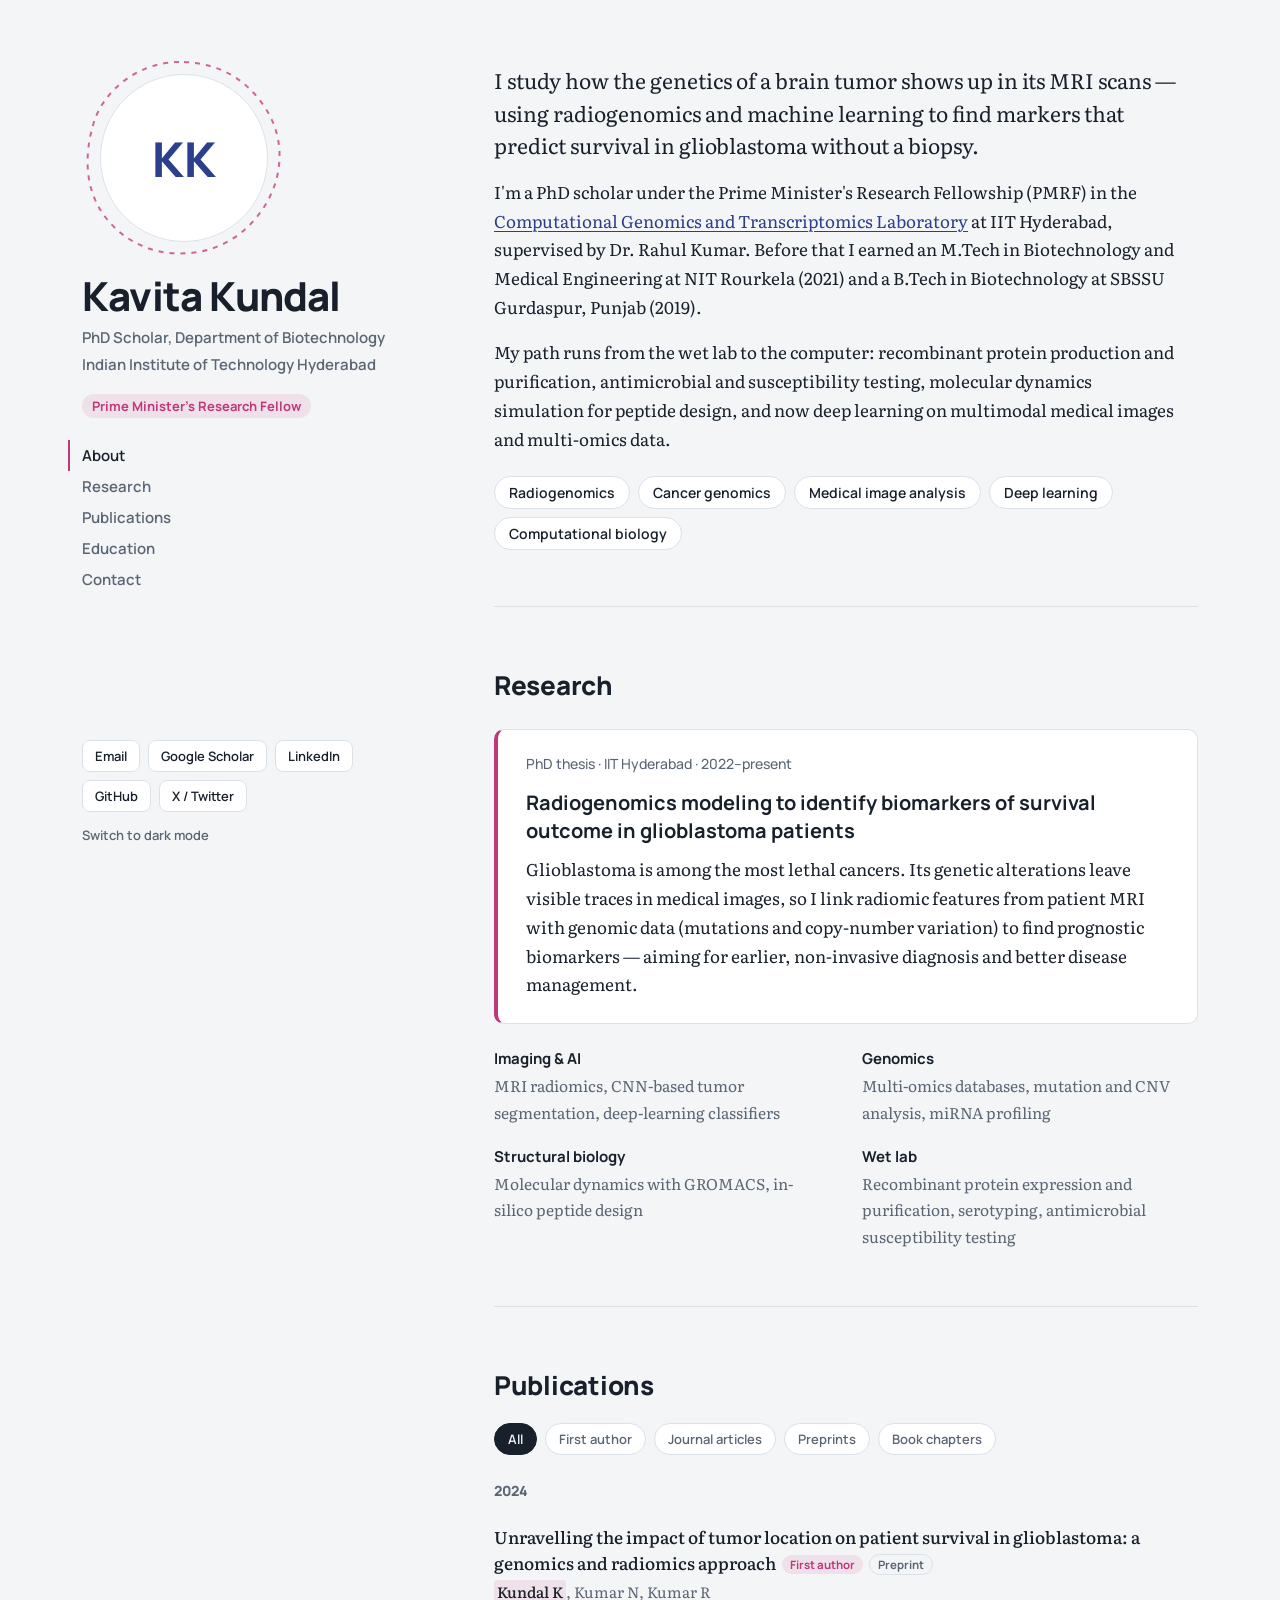
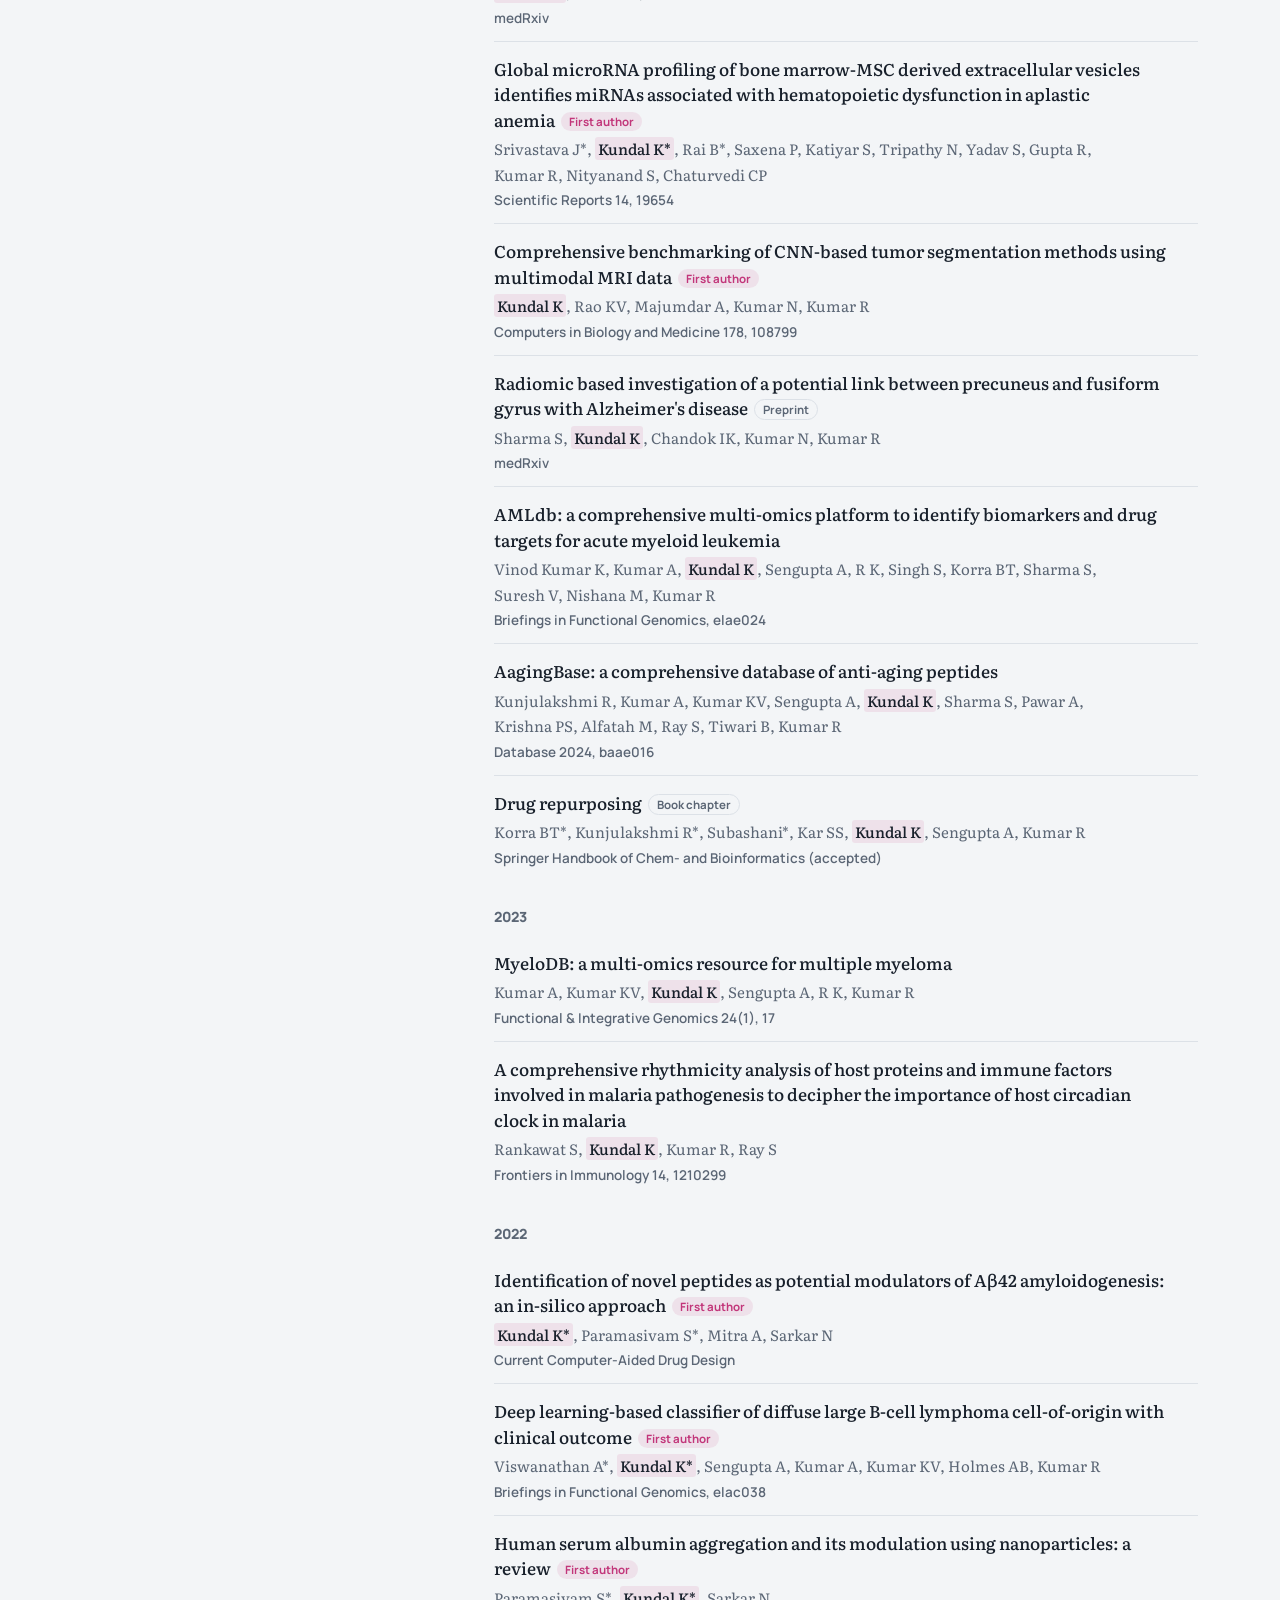
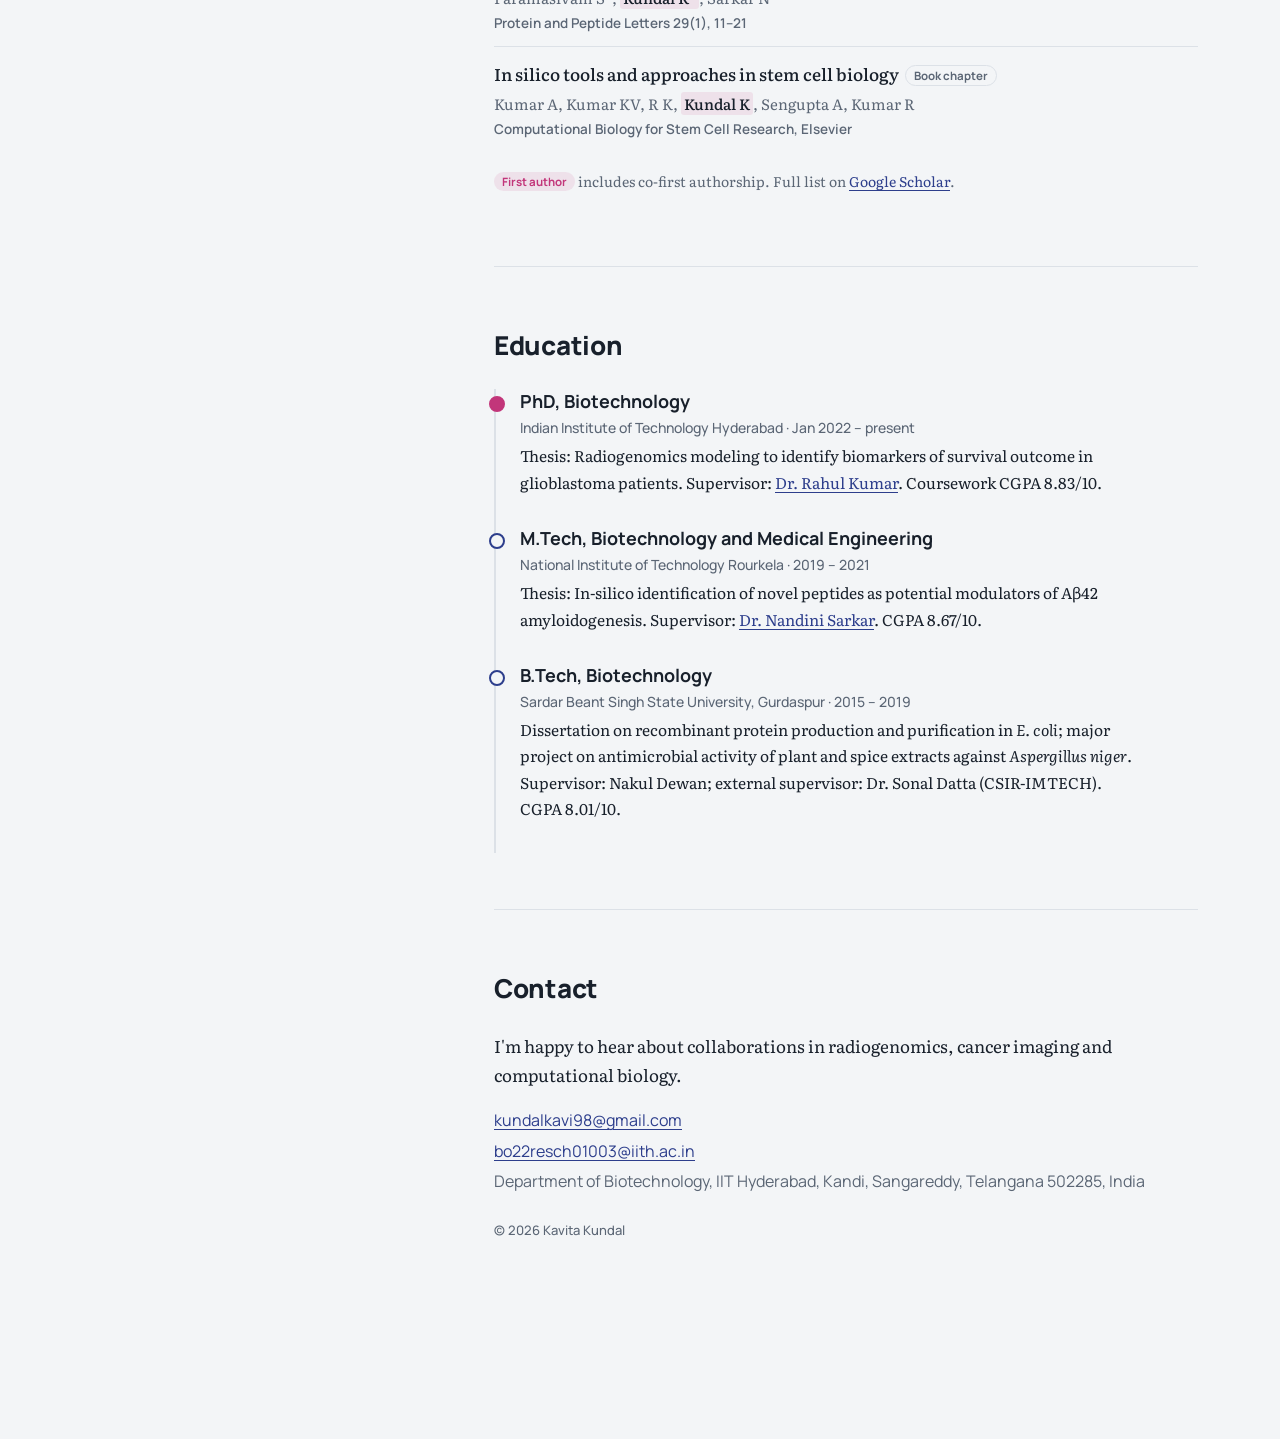
==== index.html @ 43d652c9 "Add files via upload" ====
<!doctype html>
<html lang="en">
<head>
<meta charset="utf-8">
<meta name="viewport" content="width=device-width, initial-scale=1">
<title>Kavita Kundal</title>
<meta name="description" content="Kavita Kundal — PMRF PhD scholar at IIT Hyderabad working on radiogenomics, cancer genomics and computational biology.">
<link rel="preconnect" href="https://fonts.googleapis.com">
<link rel="preconnect" href="https://fonts.gstatic.com" crossorigin>
<link href="https://fonts.googleapis.com/css2?family=Manrope:wght@500;600;700;800&family=Literata:ital,opsz,wght@0,7..72,400;0,7..72,500;1,7..72,400&display=swap" rel="stylesheet">
<style>
:root{
  --bg:#F3F5F7; --surface:#FFFFFF; --ink:#18202B; --muted:#5B6675;
  --line:#DCE1E7; --accent:#2D3E8C; --mask:#C2367A; --mask-soft:rgba(194,54,122,.10);
}
@media (prefers-color-scheme: dark){
  :root:not([data-theme="light"]){
    --bg:#11161D; --surface:#171E27; --ink:#E6EAF0; --muted:#98A3B3;
    --line:#2A3441; --accent:#93A5F2; --mask:#F07AB4; --mask-soft:rgba(240,122,180,.12);
  }
}
:root[data-theme="dark"]{
  --bg:#11161D; --surface:#171E27; --ink:#E6EAF0; --muted:#98A3B3;
  --line:#2A3441; --accent:#93A5F2; --mask:#F07AB4; --mask-soft:rgba(240,122,180,.12);
}
*{box-sizing:border-box}
html{scroll-behavior:smooth}
@media (prefers-reduced-motion: reduce){html{scroll-behavior:auto}}
body{margin:0;background:var(--bg);color:var(--ink);
  font:400 17px/1.7 "Literata",Georgia,serif;-webkit-font-smoothing:antialiased}
h1,h2,h3,.sans{font-family:"Manrope",system-ui,sans-serif}
a{color:var(--accent);text-decoration-thickness:1px;text-underline-offset:3px}
a:focus-visible,button:focus-visible{outline:2px solid var(--mask);outline-offset:3px;border-radius:4px}

.wrap{max-width:1180px;margin:0 auto;display:grid;grid-template-columns:340px 1fr;gap:72px;padding:0 32px}

/* Sidebar */
aside{position:sticky;top:0;height:100vh;padding:56px 0;display:flex;flex-direction:column}
.portrait{position:relative;width:168px;height:168px;margin:18px 0 32px 18px}
.portrait img,.portrait .initials{width:168px;height:168px;border-radius:50%;object-fit:cover;display:block}
.portrait .initials{display:none;place-items:center;background:var(--surface);border:1px solid var(--line);
  font:800 48px "Manrope",sans-serif;color:var(--accent)}
.portrait svg{position:absolute;inset:-18px;width:204px;height:204px;pointer-events:none}
h1{font-size:40px;line-height:1.08;font-weight:800;letter-spacing:-.02em;margin:0 0 10px}
.role{font-family:"Manrope",sans-serif;font-weight:600;font-size:15px;color:var(--muted);margin:0 0 4px;line-height:1.5}
.badge{display:inline-block;align-self:flex-start;margin:14px 0 22px;padding:3px 10px;border-radius:999px;background:var(--mask-soft);
  color:var(--mask);font:700 13px "Manrope",sans-serif}
nav ul{list-style:none;padding:0;margin:0 0 28px}
nav a{display:block;padding:5px 0;font:600 15px "Manrope",sans-serif;color:var(--muted);text-decoration:none;border-left:2px solid transparent;padding-left:12px;margin-left:-14px}
nav a:hover,nav a.on{color:var(--ink);border-left-color:var(--mask)}
.links{display:flex;flex-wrap:wrap;gap:8px;margin-top:auto}
.links a{font:600 13px "Manrope",sans-serif;text-decoration:none;color:var(--ink);border:1px solid var(--line);
  background:var(--surface);padding:6px 12px;border-radius:8px}
.links a:hover{border-color:var(--accent);color:var(--accent)}
.theme{margin-top:14px;background:none;border:0;color:var(--muted);font:600 13px "Manrope",sans-serif;cursor:pointer;padding:0;text-align:left}

/* Main */
main{padding:56px 0 96px;min-width:0}
section{padding:8px 0 56px;border-bottom:1px solid var(--line);margin-bottom:48px}
section:last-of-type{border-bottom:0}
h2{font-size:26px;font-weight:800;letter-spacing:-.01em;margin:0 0 22px}
h3{font-size:18px;font-weight:700;margin:0 0 4px;line-height:1.4}
p{margin:0 0 16px;max-width:68ch}
.lede{font-size:21px;line-height:1.55}
.interests{display:flex;flex-wrap:wrap;gap:8px;margin:22px 0 0;padding:0;list-style:none}
.interests li{font:600 14px "Manrope",sans-serif;padding:6px 14px;border-radius:999px;border:1px solid var(--line);background:var(--surface)}

.thesis{background:var(--surface);border:1px solid var(--line);border-left:4px solid var(--mask);border-radius:10px;padding:24px 28px;margin:6px 0 24px}
.thesis h3{font-size:20px}
.meta{font:500 14px "Manrope",sans-serif;color:var(--muted)}
.skills{display:grid;grid-template-columns:repeat(auto-fit,minmax(220px,1fr));gap:20px 32px;margin-top:8px}
.skills h3{font-size:15px}
.skills p{font-size:15.5px;color:var(--muted);margin:0}

/* Publications */
.filters{display:flex;gap:8px;margin:-6px 0 22px;flex-wrap:wrap}
.filters button{font:600 13px "Manrope",sans-serif;border:1px solid var(--line);background:var(--surface);color:var(--muted);
  padding:6px 13px;border-radius:999px;cursor:pointer}
.filters button[aria-pressed="true"]{background:var(--ink);color:var(--bg);border-color:var(--ink)}
.year{font:800 14px "Manrope",sans-serif;color:var(--muted);margin:26px 0 10px}
.pubs{list-style:none;margin:0;padding:0}
.pubs li{padding:14px 0;border-top:1px solid var(--line)}
.pubs li:first-child{border-top:0}
.pub-title{font-weight:500;font-size:17px;line-height:1.5;margin:0 0 4px}
.pub-title a{color:var(--ink);text-decoration:none}
.pub-title a:hover{color:var(--accent);text-decoration:underline}
.authors{font-size:15px;color:var(--muted);margin:0}
.authors b{color:var(--ink);font-weight:500;background:var(--mask-soft);padding:0 3px;border-radius:3px}
.venue{font:600 13.5px "Manrope",sans-serif;color:var(--muted);margin-top:4px}
.tag{font:700 11.5px "Manrope",sans-serif;padding:2px 8px;border-radius:999px;margin-left:6px;vertical-align:1px;white-space:nowrap}
.tag.pre{border:1px solid var(--line);color:var(--muted)}
.tag.first{background:var(--mask-soft);color:var(--mask)}
.note{font-size:14px;color:var(--muted);margin-top:18px}

/* Education timeline (genuinely chronological) */
.timeline{list-style:none;margin:0;padding:0 0 0 24px;border-left:2px solid var(--line)}
.timeline li{position:relative;padding:0 0 30px}
.timeline li::before{content:"";position:absolute;left:-31px;top:7px;width:12px;height:12px;border-radius:50%;
  background:var(--bg);border:2px solid var(--accent)}
.timeline li:first-child::before{background:var(--mask);border-color:var(--mask)}
.timeline p{font-size:15.5px;margin:6px 0 0}

footer{font:500 13px "Manrope",sans-serif;color:var(--muted);padding-top:8px}

@media (max-width:900px){
  .wrap{grid-template-columns:1fr;gap:0;padding:0 16px}
  aside{position:static;height:auto;padding:40px 0 8px}
  nav{display:none}
  .links{margin-top:6px}
  main{padding-top:24px}
  h1{font-size:34px}
  .lede{font-size:19px}
  .thesis{padding:20px}
}
</style>
</head>
<body>
<div class="wrap">
  <aside>
    <div class="portrait">
      <!-- Put your photo in the same folder and name it photo.jpg -->
      <img src="photo.jpg" alt="Kavita Kundal" onerror="this.style.display='none';this.nextElementSibling.style.display='grid'">
      <div class="initials" aria-hidden="true">KK</div>
      <!-- segmentation-style contour ring: a nod to tumor segmentation in MRI -->
      <svg viewBox="0 0 204 204" aria-hidden="true">
        <path d="M102 6c38 2 62 18 80 44s20 58 8 86-38 54-74 60-70-6-92-34S2 98 12 66 58 4 102 6z"
              fill="none" stroke="var(--mask)" stroke-width="2" stroke-dasharray="5 6" opacity=".75"/>
      </svg>
    </div>
    <h1>Kavita Kundal</h1>
    <p class="role">PhD Scholar, Department of Biotechnology</p>
    <p class="role">Indian Institute of Technology Hyderabad</p>
    <span class="badge">Prime Minister's Research Fellow</span>
    <nav aria-label="Sections">
      <ul>
        <li><a href="#about">About</a></li>
        <li><a href="#research">Research</a></li>
        <li><a href="#publications">Publications</a></li>
        <li><a href="#education">Education</a></li>
        <li><a href="#contact">Contact</a></li>
      </ul>
    </nav>
    <div class="links">
      <a href="mailto:kundalkavi98@gmail.com">Email</a>
      <a href="https://scholar.google.com/citations?user=zPvxbW8AAAAJ&hl=en">Google Scholar</a>
      <a href="https://www.linkedin.com/in/kavitakundal/">LinkedIn</a>
      <a href="https://github.com/biotech98">GitHub</a>
      <a href="https://twitter.com/KundalKavita">X / Twitter</a>
      <!-- Add your CV: upload cv.pdf to the repo, then uncomment -->
      <!-- <a href="cv.pdf">CV (PDF)</a> -->
    </div>
    <button class="theme" id="theme" type="button">Switch to dark mode</button>
  </aside>

  <main>
    <section id="about">
      <p class="lede">I study how the genetics of a brain tumor shows up in its MRI scans — using radiogenomics and machine learning to find markers that predict survival in glioblastoma without a biopsy.</p>
      <p>I'm a PhD scholar under the Prime Minister's Research Fellowship (PMRF) in the <a href="https://sites.google.com/view/rahulklab">Computational Genomics and Transcriptomics Laboratory</a> at IIT Hyderabad, supervised by Dr. Rahul Kumar. Before that I earned an M.Tech in Biotechnology and Medical Engineering at NIT Rourkela (2021) and a B.Tech in Biotechnology at SBSSU Gurdaspur, Punjab (2019).</p>
      <p>My path runs from the wet lab to the computer: recombinant protein production and purification, antimicrobial and susceptibility testing, molecular dynamics simulation for peptide design, and now deep learning on multimodal medical images and multi-omics data.</p>
      <ul class="interests">
        <li>Radiogenomics</li><li>Cancer genomics</li><li>Medical image analysis</li><li>Deep learning</li><li>Computational biology</li>
      </ul>
    </section>

    <section id="research">
      <h2>Research</h2>
      <div class="thesis">
        <p class="meta">PhD thesis · IIT Hyderabad · 2022–present</p>
        <h3>Radiogenomics modeling to identify biomarkers of survival outcome in glioblastoma patients</h3>
        <p style="margin:10px 0 0">Glioblastoma is among the most lethal cancers. Its genetic alterations leave visible traces in medical images, so I link radiomic features from patient MRI with genomic data (mutations and copy-number variation) to find prognostic biomarkers — aiming for earlier, non-invasive diagnosis and better disease management.</p>
      </div>
      <div class="skills">
        <div><h3>Imaging & AI</h3><p>MRI radiomics, CNN-based tumor segmentation, deep-learning classifiers</p></div>
        <div><h3>Genomics</h3><p>Multi-omics databases, mutation and CNV analysis, miRNA profiling</p></div>
        <div><h3>Structural biology</h3><p>Molecular dynamics with GROMACS, in-silico peptide design</p></div>
        <div><h3>Wet lab</h3><p>Recombinant protein expression and purification, serotyping, antimicrobial susceptibility testing</p></div>
      </div>
    </section>

    <section id="publications">
      <h2>Publications</h2>
      <div class="filters" role="group" aria-label="Filter publications">
        <button type="button" data-f="all" aria-pressed="true">All</button>
        <button type="button" data-f="first" aria-pressed="false">First author</button>
        <button type="button" data-f="journal" aria-pressed="false">Journal articles</button>
        <button type="button" data-f="pre" aria-pressed="false">Preprints</button>
        <button type="button" data-f="chapter" aria-pressed="false">Book chapters</button>
      </div>
      <div id="publist"></div>
      <p class="note"><span class="tag first" style="margin:0">First author</span> includes co-first authorship. Full list on <a href="https://scholar.google.com/citations?user=zPvxbW8AAAAJ&hl=en">Google Scholar</a>.</p>
    </section>

    <section id="education">
      <h2>Education</h2>
      <ol class="timeline">
        <li>
          <h3>PhD, Biotechnology</h3>
          <div class="meta">Indian Institute of Technology Hyderabad · Jan 2022 – present</div>
          <p>Thesis: Radiogenomics modeling to identify biomarkers of survival outcome in glioblastoma patients. Supervisor: <a href="https://iith.irins.org/profile/233619">Dr. Rahul Kumar</a>. Coursework CGPA 8.83/10.</p>
        </li>
        <li>
          <h3>M.Tech, Biotechnology and Medical Engineering</h3>
          <div class="meta">National Institute of Technology Rourkela · 2019 – 2021</div>
          <p>Thesis: In-silico identification of novel peptides as potential modulators of Aβ42 amyloidogenesis. Supervisor: <a href="https://website.nitrkl.ac.in/FProfile.aspx?e=sarkarn">Dr. Nandini Sarkar</a>. CGPA 8.67/10.</p>
        </li>
        <li>
          <h3>B.Tech, Biotechnology</h3>
          <div class="meta">Sardar Beant Singh State University, Gurdaspur · 2015 – 2019</div>
          <p>Dissertation on recombinant protein production and purification in <i>E. coli</i>; major project on antimicrobial activity of plant and spice extracts against <i>Aspergillus niger</i>. Supervisor: Nakul Dewan; external supervisor: Dr. Sonal Datta (CSIR-IMTECH). CGPA 8.01/10.</p>
        </li>
      </ol>
    </section>

    <section id="contact">
      <h2>Contact</h2>
      <p>I'm happy to hear about collaborations in radiogenomics, cancer imaging and computational biology.</p>
      <p class="sans" style="font-size:16px;line-height:1.9">
        <a href="mailto:kundalkavi98@gmail.com">kundalkavi98@gmail.com</a><br>
        <a href="mailto:bo22resch01003@iith.ac.in">bo22resch01003@iith.ac.in</a><br>
        <span style="color:var(--muted)">Department of Biotechnology, IIT Hyderabad, Kandi, Sangareddy, Telangana 502285, India</span>
      </p>
      <footer>© <span id="yr"></span> Kavita Kundal</footer>
    </section>
  </main>
</div>

<script>
// ---- Publications: edit this list to add new papers ----
// type: "journal" | "pre" (preprint) | "chapter";  first: true if (co-)first author
const pubs = [
  {y:2024,type:"pre",first:true,title:"Unravelling the impact of tumor location on patient survival in glioblastoma: a genomics and radiomics approach",authors:"Kundal K, Kumar N, Kumar R",venue:"medRxiv",url:"https://doi.org/10.1101/2024.10.02.24314823"},
  {y:2024,type:"journal",first:true,title:"Global microRNA profiling of bone marrow-MSC derived extracellular vesicles identifies miRNAs associated with hematopoietic dysfunction in aplastic anemia",authors:"Srivastava J*, Kundal K*, Rai B*, Saxena P, Katiyar S, Tripathy N, Yadav S, Gupta R, Kumar R, Nityanand S, Chaturvedi CP",venue:"Scientific Reports 14, 19654",url:"https://doi.org/10.1038/s41598-024-70369-8"},
  {y:2024,type:"journal",first:true,title:"Comprehensive benchmarking of CNN-based tumor segmentation methods using multimodal MRI data",authors:"Kundal K, Rao KV, Majumdar A, Kumar N, Kumar R",venue:"Computers in Biology and Medicine 178, 108799",url:"https://doi.org/10.1016/j.compbiomed.2024.108799"},
  {y:2024,type:"pre",first:false,title:"Radiomic based investigation of a potential link between precuneus and fusiform gyrus with Alzheimer's disease",authors:"Sharma S, Kundal K, Chandok IK, Kumar N, Kumar R",venue:"medRxiv",url:"https://www.medrxiv.org/content/10.1101/2024.05.15.24307407"},
  {y:2024,type:"journal",first:false,title:"AMLdb: a comprehensive multi-omics platform to identify biomarkers and drug targets for acute myeloid leukemia",authors:"Vinod Kumar K, Kumar A, Kundal K, Sengupta A, R K, Singh S, Korra BT, Sharma S, Suresh V, Nishana M, Kumar R",venue:"Briefings in Functional Genomics, elae024",url:"https://doi.org/10.1093/bfgp/elae024"},
  {y:2024,type:"journal",first:false,title:"AagingBase: a comprehensive database of anti-aging peptides",authors:"Kunjulakshmi R, Kumar A, Kumar KV, Sengupta A, Kundal K, Sharma S, Pawar A, Krishna PS, Alfatah M, Ray S, Tiwari B, Kumar R",venue:"Database 2024, baae016",url:"https://doi.org/10.1093/database/baae016"},
  {y:2024,type:"chapter",first:false,title:"Drug repurposing",authors:"Korra BT*, Kunjulakshmi R*, Subashani*, Kar SS, Kundal K, Sengupta A, Kumar R",venue:"Springer Handbook of Chem- and Bioinformatics (accepted)",url:"https://people.iith.ac.in/rahulk/Publications.html"},
  {y:2023,type:"journal",first:false,title:"MyeloDB: a multi-omics resource for multiple myeloma",authors:"Kumar A, Kumar KV, Kundal K, Sengupta A, R K, Kumar R",venue:"Functional & Integrative Genomics 24(1), 17",url:"https://doi.org/10.1007/s10142-023-01280-0"},
  {y:2023,type:"journal",first:false,title:"A comprehensive rhythmicity analysis of host proteins and immune factors involved in malaria pathogenesis to decipher the importance of host circadian clock in malaria",authors:"Rankawat S, Kundal K, Kumar R, Ray S",venue:"Frontiers in Immunology 14, 1210299",url:"https://doi.org/10.3389/fimmu.2023.1210299"},
  {y:2022,type:"journal",first:true,title:"Identification of novel peptides as potential modulators of Aβ42 amyloidogenesis: an in-silico approach",authors:"Kundal K*, Paramasivam S*, Mitra A, Sarkar N",venue:"Current Computer-Aided Drug Design",url:"https://doi.org/10.2174/1573409919666230112170012"},
  {y:2022,type:"journal",first:true,title:"Deep learning-based classifier of diffuse large B-cell lymphoma cell-of-origin with clinical outcome",authors:"Viswanathan A*, Kundal K*, Sengupta A, Kumar A, Kumar KV, Holmes AB, Kumar R",venue:"Briefings in Functional Genomics, elac038",url:"https://doi.org/10.1093/bfgp/elac038"},
  {y:2022,type:"journal",first:true,title:"Human serum albumin aggregation and its modulation using nanoparticles: a review",authors:"Paramasivam S*, Kundal K*, Sarkar N",venue:"Protein and Peptide Letters 29(1), 11–21",url:"https://doi.org/10.2174/0929866528666211125104600"},
  {y:2022,type:"chapter",first:false,title:"In silico tools and approaches in stem cell biology",authors:"Kumar A, Kumar KV, R K, Kundal K, Sengupta A, Kumar R",venue:"Computational Biology for Stem Cell Research, Elsevier",url:""}
];
const esc=s=>s.replace(/[&<>"]/g,c=>({"&":"&amp;","<":"&lt;",">":"&gt;",'"':"&quot;"}[c]));
function render(f){
  const list=pubs.filter(p=>f==="all"||(f==="first"?p.first:p.type===f));
  const years=[...new Set(list.map(p=>p.y))].sort((a,b)=>b-a);
  document.getElementById("publist").innerHTML = list.length ? years.map(y=>`
    <div class="year">${y}</div><ul class="pubs">${list.filter(p=>p.y===y).map(p=>`
      <li><p class="pub-title">${p.url?`<a href="${p.url}">${esc(p.title)}</a>`:esc(p.title)}${p.first?'<span class="tag first">First author</span>':''}${p.type==="pre"?'<span class="tag pre">Preprint</span>':''}${p.type==="chapter"?'<span class="tag pre">Book chapter</span>':''}</p>
      <p class="authors">${esc(p.authors).replace(/Kundal K\*?/,m=>`<b>${m}</b>`)}</p>
      <div class="venue">${esc(p.venue)}</div></li>`).join("")}</ul>`).join("")
    : '<p class="meta">No publications in this category yet.</p>';
}
document.querySelectorAll(".filters button").forEach(b=>b.addEventListener("click",()=>{
  document.querySelectorAll(".filters button").forEach(x=>x.setAttribute("aria-pressed",x===b));
  render(b.dataset.f);
}));
render("all");
document.getElementById("yr").textContent=new Date().getFullYear();

// Theme toggle
const root=document.documentElement, tb=document.getElementById("theme");
const isDark=()=>root.dataset.theme? root.dataset.theme==="dark" : matchMedia("(prefers-color-scheme: dark)").matches;
const label=()=>tb.textContent= isDark()?"Switch to light mode":"Switch to dark mode";
try{const t=localStorage.getItem("theme"); if(t) root.dataset.theme=t;}catch(e){}
label();
tb.addEventListener("click",()=>{root.dataset.theme=isDark()?"light":"dark";try{localStorage.setItem("theme",root.dataset.theme)}catch(e){};label();});

// Highlight current section in sidebar
const links=[...document.querySelectorAll("nav a")];
const io=new IntersectionObserver(es=>es.forEach(e=>{if(e.isIntersecting){links.forEach(a=>a.classList.toggle("on",a.getAttribute("href")==="#"+e.target.id));}}),{rootMargin:"-40% 0px -55% 0px"});
document.querySelectorAll("main section").forEach(s=>io.observe(s));
</script>
</body>
</html>
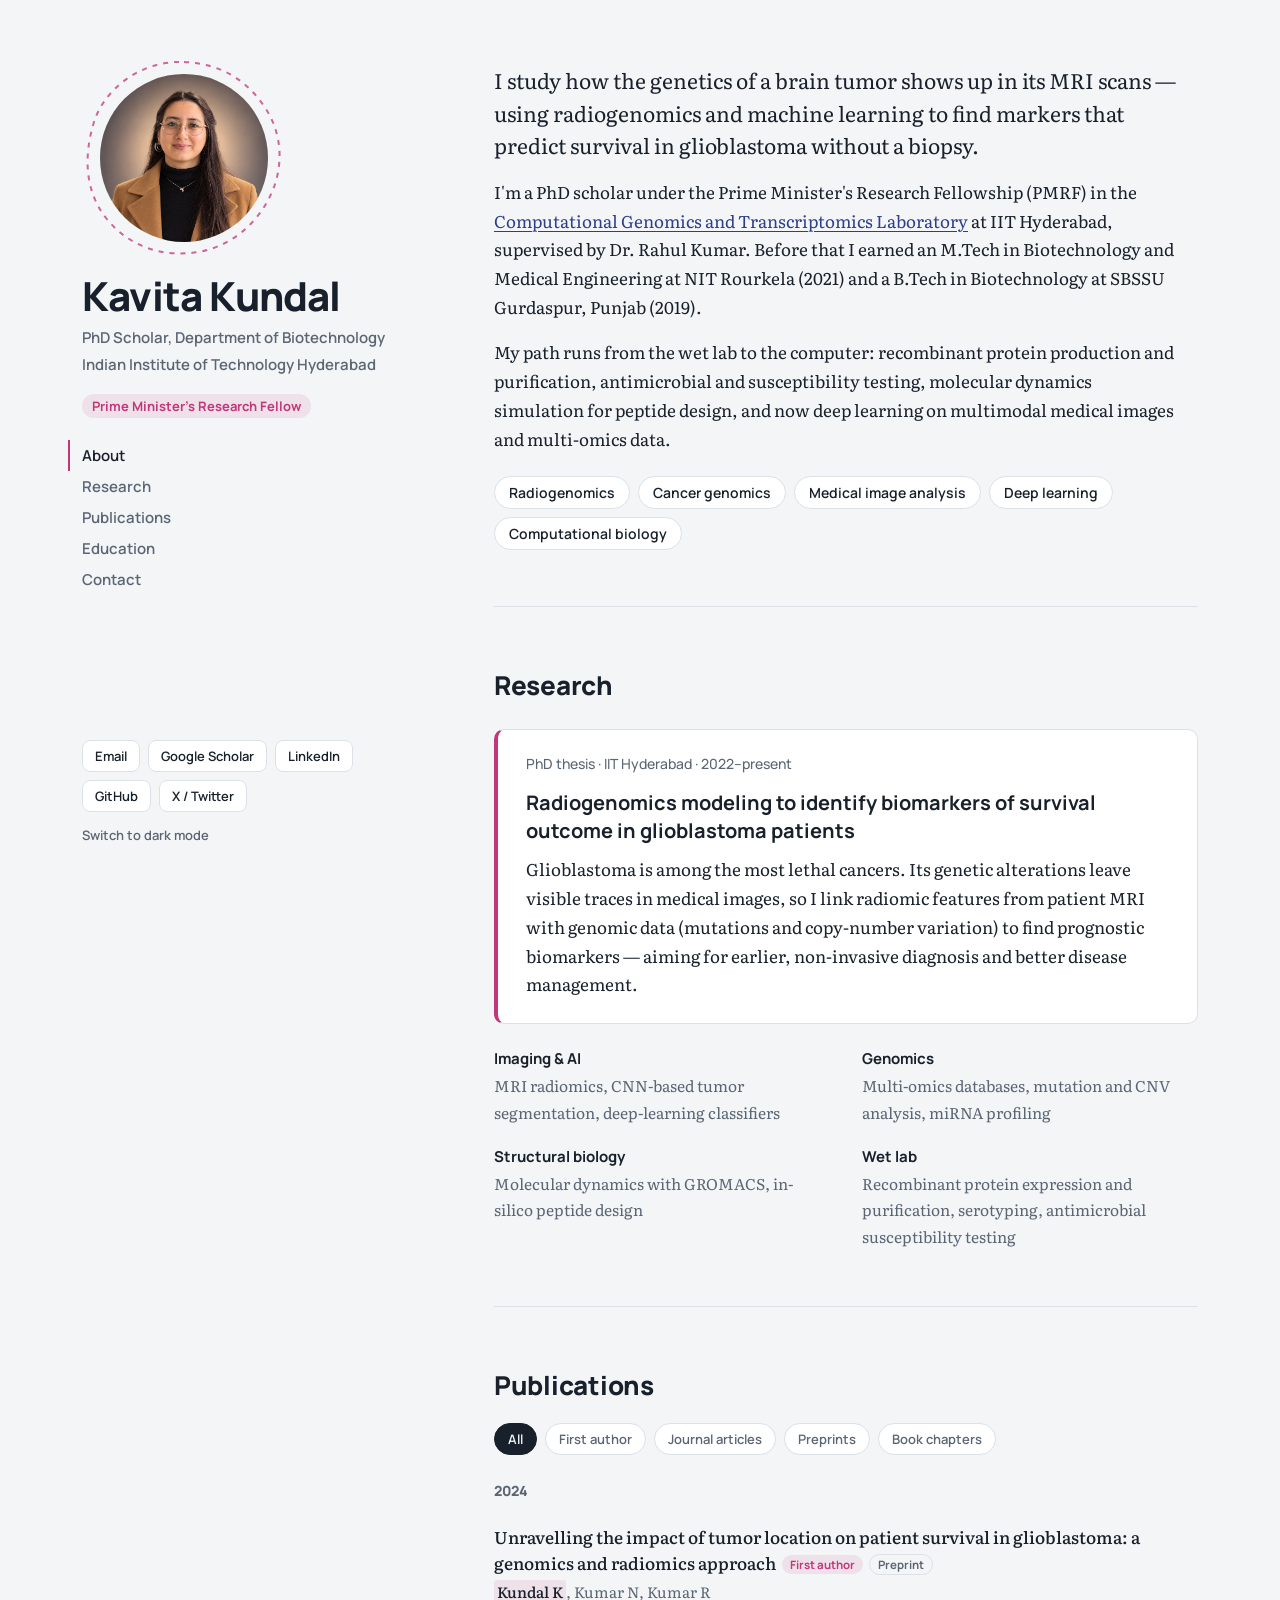
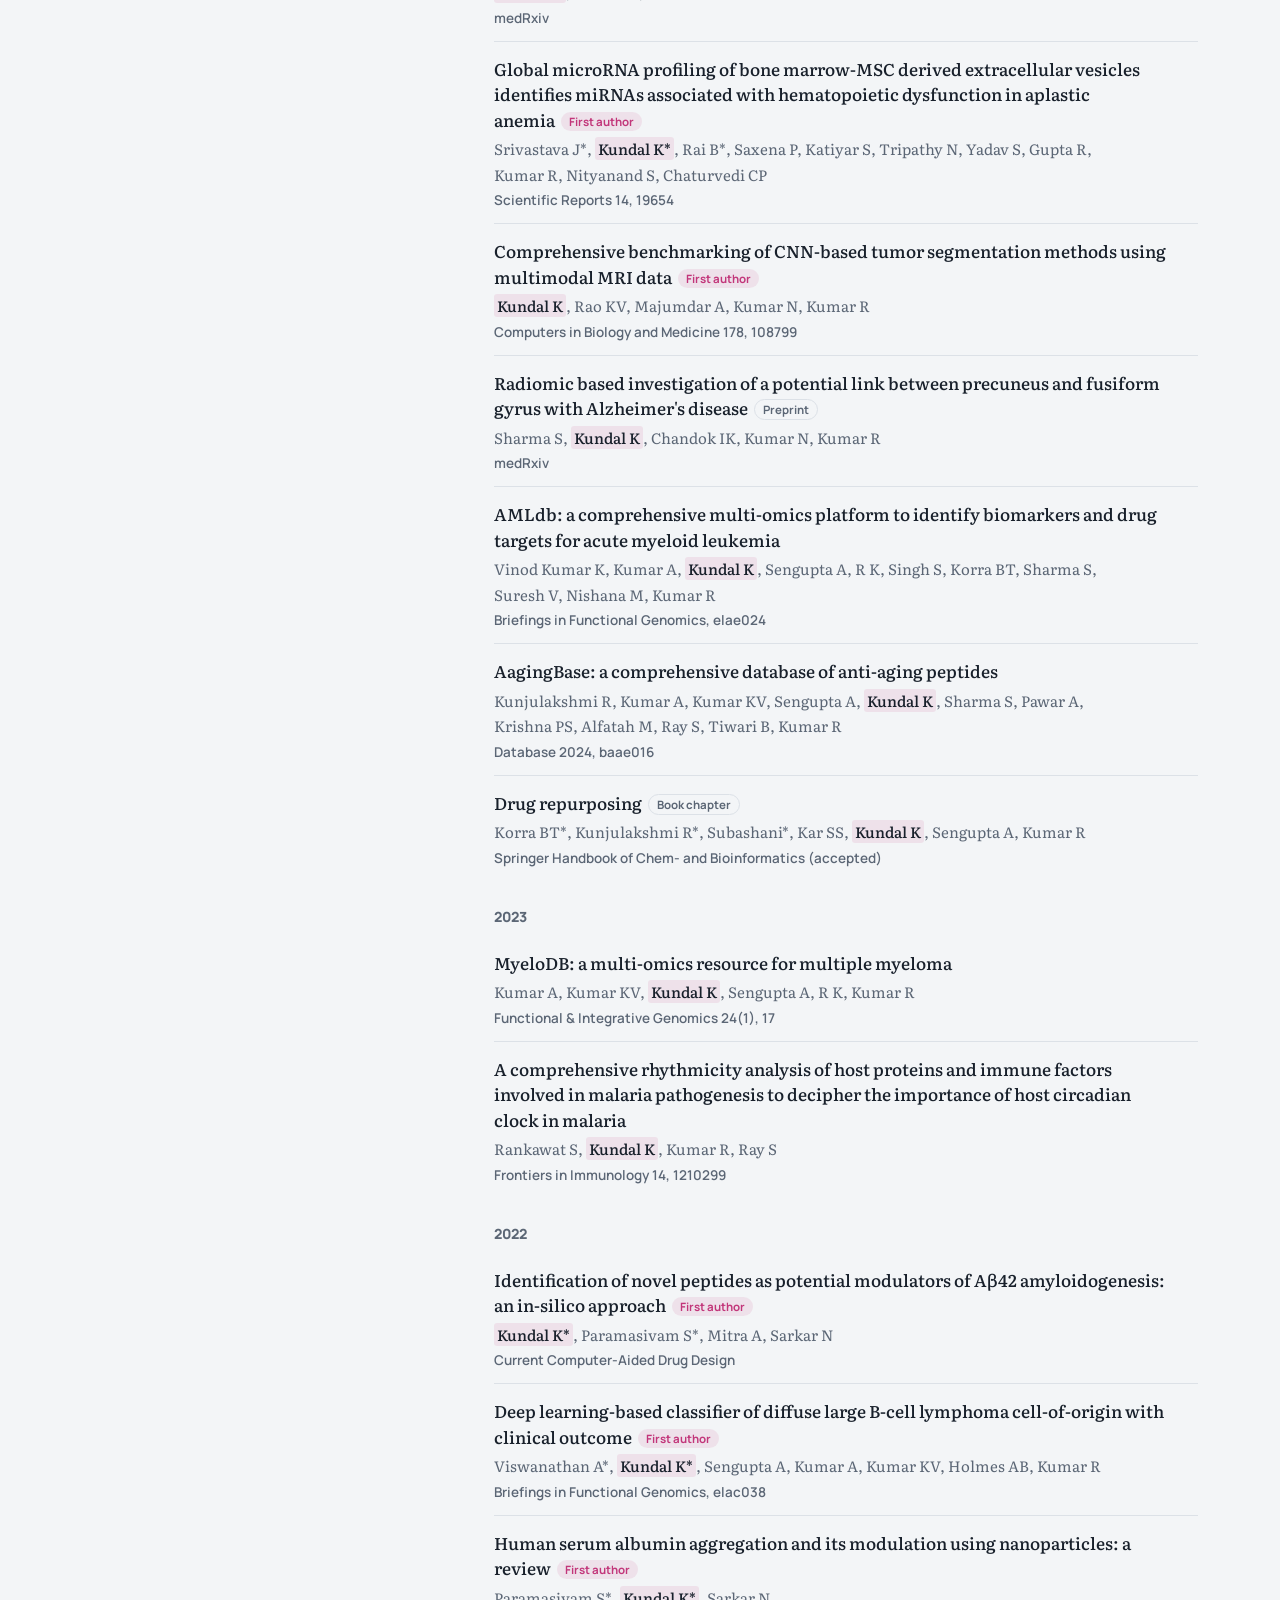
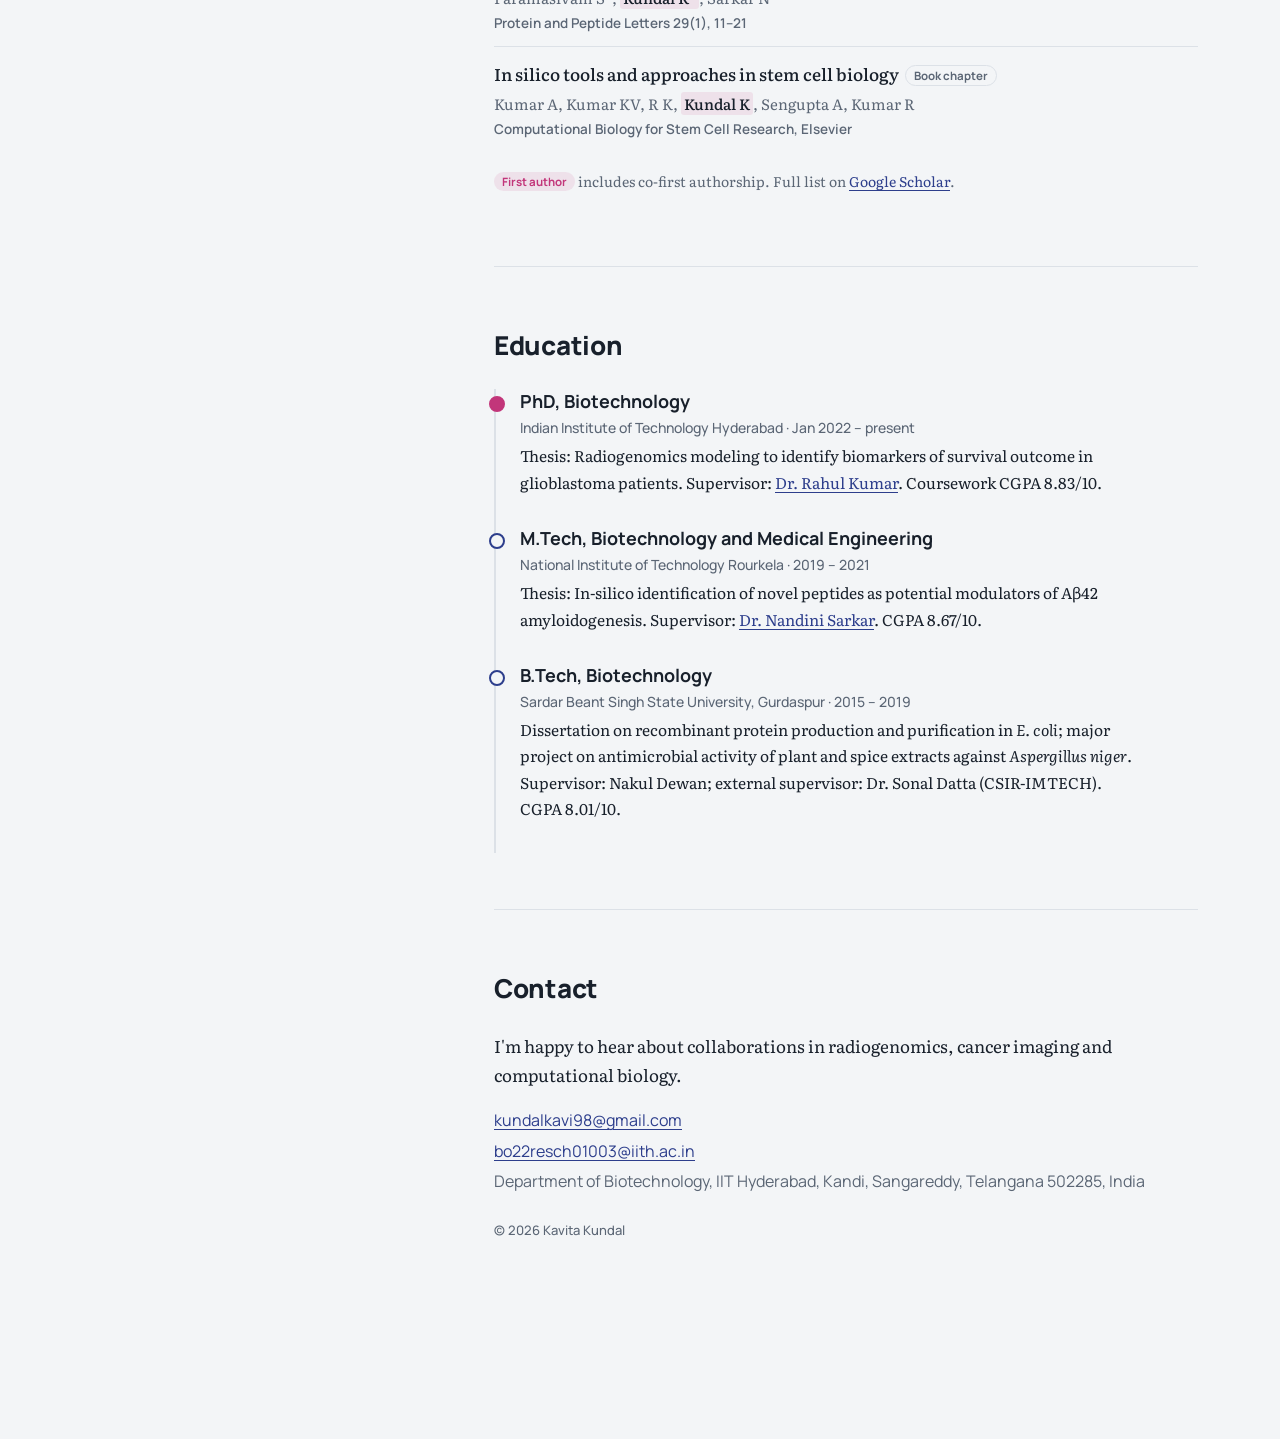
==== commit 4b572baf: "Update image source in index.html" ====
--- a/index.html
+++ b/index.html
@@ -119,7 +119,7 @@
   <aside>
     <div class="portrait">
       <!-- Put your photo in the same folder and name it photo.jpg -->
-      <img src="photo.jpg" alt="Kavita Kundal" onerror="this.style.display='none';this.nextElementSibling.style.display='grid'">
+      <img src="KK_photo.jpg" alt="Kavita Kundal" onerror="this.style.display='none';this.nextElementSibling.style.display='grid'">
       <div class="initials" aria-hidden="true">KK</div>
       <!-- segmentation-style contour ring: a nod to tumor segmentation in MRI -->
       <svg viewBox="0 0 204 204" aria-hidden="true">
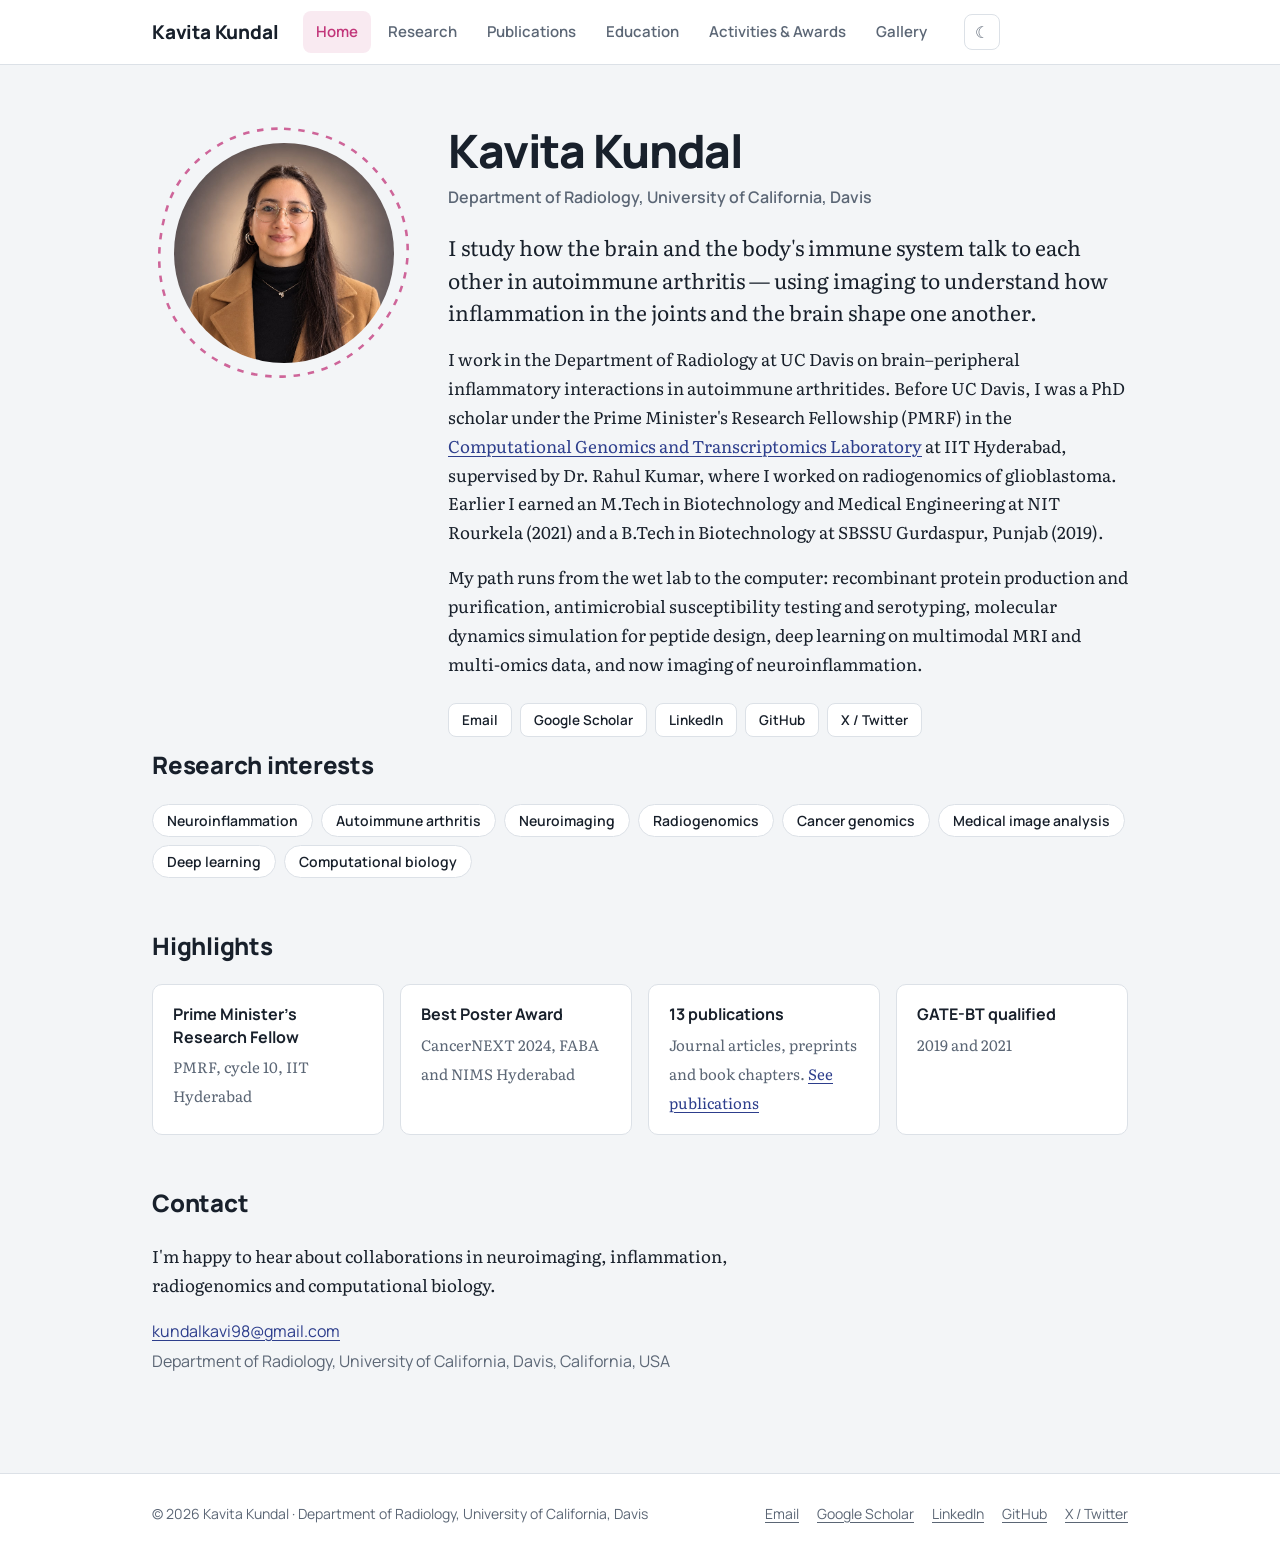
==== commit a9547d12: "Add files via upload" ====
--- a/index.html
+++ b/index.html
@@ -4,274 +4,60 @@
 <meta charset="utf-8">
 <meta name="viewport" content="width=device-width, initial-scale=1">
 <title>Kavita Kundal</title>
-<meta name="description" content="Kavita Kundal — PMRF PhD scholar at IIT Hyderabad working on radiogenomics, cancer genomics and computational biology.">
+<meta name="description" content="Kavita Kundal, Department of Radiology, UC Davis: brain–peripheral inflammatory interactions in autoimmune arthritis, radiogenomics and computational biology.">
 <link rel="preconnect" href="https://fonts.googleapis.com">
 <link rel="preconnect" href="https://fonts.gstatic.com" crossorigin>
 <link href="https://fonts.googleapis.com/css2?family=Manrope:wght@500;600;700;800&family=Literata:ital,opsz,wght@0,7..72,400;0,7..72,500;1,7..72,400&display=swap" rel="stylesheet">
-<style>
-:root{
-  --bg:#F3F5F7; --surface:#FFFFFF; --ink:#18202B; --muted:#5B6675;
-  --line:#DCE1E7; --accent:#2D3E8C; --mask:#C2367A; --mask-soft:rgba(194,54,122,.10);
-}
-@media (prefers-color-scheme: dark){
-  :root:not([data-theme="light"]){
-    --bg:#11161D; --surface:#171E27; --ink:#E6EAF0; --muted:#98A3B3;
-    --line:#2A3441; --accent:#93A5F2; --mask:#F07AB4; --mask-soft:rgba(240,122,180,.12);
-  }
-}
-:root[data-theme="dark"]{
-  --bg:#11161D; --surface:#171E27; --ink:#E6EAF0; --muted:#98A3B3;
-  --line:#2A3441; --accent:#93A5F2; --mask:#F07AB4; --mask-soft:rgba(240,122,180,.12);
-}
-*{box-sizing:border-box}
-html{scroll-behavior:smooth}
-@media (prefers-reduced-motion: reduce){html{scroll-behavior:auto}}
-body{margin:0;background:var(--bg);color:var(--ink);
-  font:400 17px/1.7 "Literata",Georgia,serif;-webkit-font-smoothing:antialiased}
-h1,h2,h3,.sans{font-family:"Manrope",system-ui,sans-serif}
-a{color:var(--accent);text-decoration-thickness:1px;text-underline-offset:3px}
-a:focus-visible,button:focus-visible{outline:2px solid var(--mask);outline-offset:3px;border-radius:4px}
-
-.wrap{max-width:1180px;margin:0 auto;display:grid;grid-template-columns:340px 1fr;gap:72px;padding:0 32px}
-
-/* Sidebar */
-aside{position:sticky;top:0;height:100vh;padding:56px 0;display:flex;flex-direction:column}
-.portrait{position:relative;width:168px;height:168px;margin:18px 0 32px 18px}
-.portrait img,.portrait .initials{width:168px;height:168px;border-radius:50%;object-fit:cover;display:block}
-.portrait .initials{display:none;place-items:center;background:var(--surface);border:1px solid var(--line);
-  font:800 48px "Manrope",sans-serif;color:var(--accent)}
-.portrait svg{position:absolute;inset:-18px;width:204px;height:204px;pointer-events:none}
-h1{font-size:40px;line-height:1.08;font-weight:800;letter-spacing:-.02em;margin:0 0 10px}
-.role{font-family:"Manrope",sans-serif;font-weight:600;font-size:15px;color:var(--muted);margin:0 0 4px;line-height:1.5}
-.badge{display:inline-block;align-self:flex-start;margin:14px 0 22px;padding:3px 10px;border-radius:999px;background:var(--mask-soft);
-  color:var(--mask);font:700 13px "Manrope",sans-serif}
-nav ul{list-style:none;padding:0;margin:0 0 28px}
-nav a{display:block;padding:5px 0;font:600 15px "Manrope",sans-serif;color:var(--muted);text-decoration:none;border-left:2px solid transparent;padding-left:12px;margin-left:-14px}
-nav a:hover,nav a.on{color:var(--ink);border-left-color:var(--mask)}
-.links{display:flex;flex-wrap:wrap;gap:8px;margin-top:auto}
-.links a{font:600 13px "Manrope",sans-serif;text-decoration:none;color:var(--ink);border:1px solid var(--line);
-  background:var(--surface);padding:6px 12px;border-radius:8px}
-.links a:hover{border-color:var(--accent);color:var(--accent)}
-.theme{margin-top:14px;background:none;border:0;color:var(--muted);font:600 13px "Manrope",sans-serif;cursor:pointer;padding:0;text-align:left}
-
-/* Main */
-main{padding:56px 0 96px;min-width:0}
-section{padding:8px 0 56px;border-bottom:1px solid var(--line);margin-bottom:48px}
-section:last-of-type{border-bottom:0}
-h2{font-size:26px;font-weight:800;letter-spacing:-.01em;margin:0 0 22px}
-h3{font-size:18px;font-weight:700;margin:0 0 4px;line-height:1.4}
-p{margin:0 0 16px;max-width:68ch}
-.lede{font-size:21px;line-height:1.55}
-.interests{display:flex;flex-wrap:wrap;gap:8px;margin:22px 0 0;padding:0;list-style:none}
-.interests li{font:600 14px "Manrope",sans-serif;padding:6px 14px;border-radius:999px;border:1px solid var(--line);background:var(--surface)}
-
-.thesis{background:var(--surface);border:1px solid var(--line);border-left:4px solid var(--mask);border-radius:10px;padding:24px 28px;margin:6px 0 24px}
-.thesis h3{font-size:20px}
-.meta{font:500 14px "Manrope",sans-serif;color:var(--muted)}
-.skills{display:grid;grid-template-columns:repeat(auto-fit,minmax(220px,1fr));gap:20px 32px;margin-top:8px}
-.skills h3{font-size:15px}
-.skills p{font-size:15.5px;color:var(--muted);margin:0}
-
-/* Publications */
-.filters{display:flex;gap:8px;margin:-6px 0 22px;flex-wrap:wrap}
-.filters button{font:600 13px "Manrope",sans-serif;border:1px solid var(--line);background:var(--surface);color:var(--muted);
-  padding:6px 13px;border-radius:999px;cursor:pointer}
-.filters button[aria-pressed="true"]{background:var(--ink);color:var(--bg);border-color:var(--ink)}
-.year{font:800 14px "Manrope",sans-serif;color:var(--muted);margin:26px 0 10px}
-.pubs{list-style:none;margin:0;padding:0}
-.pubs li{padding:14px 0;border-top:1px solid var(--line)}
-.pubs li:first-child{border-top:0}
-.pub-title{font-weight:500;font-size:17px;line-height:1.5;margin:0 0 4px}
-.pub-title a{color:var(--ink);text-decoration:none}
-.pub-title a:hover{color:var(--accent);text-decoration:underline}
-.authors{font-size:15px;color:var(--muted);margin:0}
-.authors b{color:var(--ink);font-weight:500;background:var(--mask-soft);padding:0 3px;border-radius:3px}
-.venue{font:600 13.5px "Manrope",sans-serif;color:var(--muted);margin-top:4px}
-.tag{font:700 11.5px "Manrope",sans-serif;padding:2px 8px;border-radius:999px;margin-left:6px;vertical-align:1px;white-space:nowrap}
-.tag.pre{border:1px solid var(--line);color:var(--muted)}
-.tag.first{background:var(--mask-soft);color:var(--mask)}
-.note{font-size:14px;color:var(--muted);margin-top:18px}
-
-/* Education timeline (genuinely chronological) */
-.timeline{list-style:none;margin:0;padding:0 0 0 24px;border-left:2px solid var(--line)}
-.timeline li{position:relative;padding:0 0 30px}
-.timeline li::before{content:"";position:absolute;left:-31px;top:7px;width:12px;height:12px;border-radius:50%;
-  background:var(--bg);border:2px solid var(--accent)}
-.timeline li:first-child::before{background:var(--mask);border-color:var(--mask)}
-.timeline p{font-size:15.5px;margin:6px 0 0}
-
-footer{font:500 13px "Manrope",sans-serif;color:var(--muted);padding-top:8px}
-
-@media (max-width:900px){
-  .wrap{grid-template-columns:1fr;gap:0;padding:0 16px}
-  aside{position:static;height:auto;padding:40px 0 8px}
-  nav{display:none}
-  .links{margin-top:6px}
-  main{padding-top:24px}
-  h1{font-size:34px}
-  .lede{font-size:19px}
-  .thesis{padding:20px}
-}
-</style>
+<link rel="stylesheet" href="style.css">
 </head>
 <body>
-<div class="wrap">
-  <aside>
-    <div class="portrait">
-      <!-- Put your photo in the same folder and name it photo.jpg -->
-      <img src="KK_photo.jpg" alt="Kavita Kundal" onerror="this.style.display='none';this.nextElementSibling.style.display='grid'">
-      <div class="initials" aria-hidden="true">KK</div>
-      <!-- segmentation-style contour ring: a nod to tumor segmentation in MRI -->
-      <svg viewBox="0 0 204 204" aria-hidden="true">
-        <path d="M102 6c38 2 62 18 80 44s20 58 8 86-38 54-74 60-70-6-92-34S2 98 12 66 58 4 102 6z"
-              fill="none" stroke="var(--mask)" stroke-width="2" stroke-dasharray="5 6" opacity=".75"/>
-      </svg>
-    </div>
+<main><div class="container">
+<section class="hero">
+  <div class="portrait">
+    <img src="KK_photo.jpg" alt="Kavita Kundal" onerror="this.style.display='none';this.nextElementSibling.style.display='grid'">
+    <div class="initials" aria-hidden="true">KK</div>
+    <svg viewBox="0 0 204 204" aria-hidden="true"><path d="M102 6c38 2 62 18 80 44s20 58 8 86-38 54-74 60-70-6-92-34S2 98 12 66 58 4 102 6z" fill="none" stroke="var(--mask)" stroke-width="2" stroke-dasharray="5 6" opacity=".75"/></svg>
+  </div>
+  <div>
     <h1>Kavita Kundal</h1>
-    <p class="role">PhD Scholar, Department of Biotechnology</p>
-    <p class="role">Indian Institute of Technology Hyderabad</p>
-    <span class="badge">Prime Minister's Research Fellow</span>
-    <nav aria-label="Sections">
-      <ul>
-        <li><a href="#about">About</a></li>
-        <li><a href="#research">Research</a></li>
-        <li><a href="#publications">Publications</a></li>
-        <li><a href="#education">Education</a></li>
-        <li><a href="#contact">Contact</a></li>
-      </ul>
-    </nav>
+    <p class="position">Department of Radiology, University of California, Davis</p>
+    <p class="lede">I study how the brain and the body's immune system talk to each other in autoimmune arthritis — using imaging to understand how inflammation in the joints and the brain shape one another.</p>
+    <p>I work in the Department of Radiology at UC Davis on brain–peripheral inflammatory interactions in autoimmune arthritides. Before UC Davis, I was a PhD scholar under the Prime Minister's Research Fellowship (PMRF) in the <a href="https://sites.google.com/view/rahulklab">Computational Genomics and Transcriptomics Laboratory</a> at IIT Hyderabad, supervised by Dr. Rahul Kumar, where I worked on radiogenomics of glioblastoma. Earlier I earned an M.Tech in Biotechnology and Medical Engineering at NIT Rourkela (2021) and a B.Tech in Biotechnology at SBSSU Gurdaspur, Punjab (2019).</p>
+    <p>My path runs from the wet lab to the computer: recombinant protein production and purification, antimicrobial susceptibility testing and serotyping, molecular dynamics simulation for peptide design, deep learning on multimodal MRI and multi-omics data, and now imaging of neuroinflammation.</p>
     <div class="links">
       <a href="mailto:kundalkavi98@gmail.com">Email</a>
       <a href="https://scholar.google.com/citations?user=zPvxbW8AAAAJ&hl=en">Google Scholar</a>
       <a href="https://www.linkedin.com/in/kavitakundal/">LinkedIn</a>
-      <a href="https://github.com/biotech98">GitHub</a>
+      <a href="https://github.com/kundalkavita">GitHub</a>
       <a href="https://twitter.com/KundalKavita">X / Twitter</a>
-      <!-- Add your CV: upload cv.pdf to the repo, then uncomment -->
+      <!-- To add your CV: upload cv.pdf to GitHub, then remove the two marks around the next line -->
       <!-- <a href="cv.pdf">CV (PDF)</a> -->
     </div>
-    <button class="theme" id="theme" type="button">Switch to dark mode</button>
-  </aside>
+  </div>
+</section>
 
-  <main>
-    <section id="about">
-      <p class="lede">I study how the genetics of a brain tumor shows up in its MRI scans — using radiogenomics and machine learning to find markers that predict survival in glioblastoma without a biopsy.</p>
-      <p>I'm a PhD scholar under the Prime Minister's Research Fellowship (PMRF) in the <a href="https://sites.google.com/view/rahulklab">Computational Genomics and Transcriptomics Laboratory</a> at IIT Hyderabad, supervised by Dr. Rahul Kumar. Before that I earned an M.Tech in Biotechnology and Medical Engineering at NIT Rourkela (2021) and a B.Tech in Biotechnology at SBSSU Gurdaspur, Punjab (2019).</p>
-      <p>My path runs from the wet lab to the computer: recombinant protein production and purification, antimicrobial and susceptibility testing, molecular dynamics simulation for peptide design, and now deep learning on multimodal medical images and multi-omics data.</p>
-      <ul class="interests">
-        <li>Radiogenomics</li><li>Cancer genomics</li><li>Medical image analysis</li><li>Deep learning</li><li>Computational biology</li>
-      </ul>
-    </section>
+<h2>Research interests</h2>
+<ul class="interests">
+  <li>Neuroinflammation</li><li>Autoimmune arthritis</li><li>Neuroimaging</li><li>Radiogenomics</li>
+  <li>Cancer genomics</li><li>Medical image analysis</li><li>Deep learning</li><li>Computational biology</li>
+</ul>
 
-    <section id="research">
-      <h2>Research</h2>
-      <div class="thesis">
-        <p class="meta">PhD thesis · IIT Hyderabad · 2022–present</p>
-        <h3>Radiogenomics modeling to identify biomarkers of survival outcome in glioblastoma patients</h3>
-        <p style="margin:10px 0 0">Glioblastoma is among the most lethal cancers. Its genetic alterations leave visible traces in medical images, so I link radiomic features from patient MRI with genomic data (mutations and copy-number variation) to find prognostic biomarkers — aiming for earlier, non-invasive diagnosis and better disease management.</p>
-      </div>
-      <div class="skills">
-        <div><h3>Imaging & AI</h3><p>MRI radiomics, CNN-based tumor segmentation, deep-learning classifiers</p></div>
-        <div><h3>Genomics</h3><p>Multi-omics databases, mutation and CNV analysis, miRNA profiling</p></div>
-        <div><h3>Structural biology</h3><p>Molecular dynamics with GROMACS, in-silico peptide design</p></div>
-        <div><h3>Wet lab</h3><p>Recombinant protein expression and purification, serotyping, antimicrobial susceptibility testing</p></div>
-      </div>
-    </section>
-
-    <section id="publications">
-      <h2>Publications</h2>
-      <div class="filters" role="group" aria-label="Filter publications">
-        <button type="button" data-f="all" aria-pressed="true">All</button>
-        <button type="button" data-f="first" aria-pressed="false">First author</button>
-        <button type="button" data-f="journal" aria-pressed="false">Journal articles</button>
-        <button type="button" data-f="pre" aria-pressed="false">Preprints</button>
-        <button type="button" data-f="chapter" aria-pressed="false">Book chapters</button>
-      </div>
-      <div id="publist"></div>
-      <p class="note"><span class="tag first" style="margin:0">First author</span> includes co-first authorship. Full list on <a href="https://scholar.google.com/citations?user=zPvxbW8AAAAJ&hl=en">Google Scholar</a>.</p>
-    </section>
-
-    <section id="education">
-      <h2>Education</h2>
-      <ol class="timeline">
-        <li>
-          <h3>PhD, Biotechnology</h3>
-          <div class="meta">Indian Institute of Technology Hyderabad · Jan 2022 – present</div>
-          <p>Thesis: Radiogenomics modeling to identify biomarkers of survival outcome in glioblastoma patients. Supervisor: <a href="https://iith.irins.org/profile/233619">Dr. Rahul Kumar</a>. Coursework CGPA 8.83/10.</p>
-        </li>
-        <li>
-          <h3>M.Tech, Biotechnology and Medical Engineering</h3>
-          <div class="meta">National Institute of Technology Rourkela · 2019 – 2021</div>
-          <p>Thesis: In-silico identification of novel peptides as potential modulators of Aβ42 amyloidogenesis. Supervisor: <a href="https://website.nitrkl.ac.in/FProfile.aspx?e=sarkarn">Dr. Nandini Sarkar</a>. CGPA 8.67/10.</p>
-        </li>
-        <li>
-          <h3>B.Tech, Biotechnology</h3>
-          <div class="meta">Sardar Beant Singh State University, Gurdaspur · 2015 – 2019</div>
-          <p>Dissertation on recombinant protein production and purification in <i>E. coli</i>; major project on antimicrobial activity of plant and spice extracts against <i>Aspergillus niger</i>. Supervisor: Nakul Dewan; external supervisor: Dr. Sonal Datta (CSIR-IMTECH). CGPA 8.01/10.</p>
-        </li>
-      </ol>
-    </section>
-
-    <section id="contact">
-      <h2>Contact</h2>
-      <p>I'm happy to hear about collaborations in radiogenomics, cancer imaging and computational biology.</p>
-      <p class="sans" style="font-size:16px;line-height:1.9">
-        <a href="mailto:kundalkavi98@gmail.com">kundalkavi98@gmail.com</a><br>
-        <a href="mailto:bo22resch01003@iith.ac.in">bo22resch01003@iith.ac.in</a><br>
-        <span style="color:var(--muted)">Department of Biotechnology, IIT Hyderabad, Kandi, Sangareddy, Telangana 502285, India</span>
-      </p>
-      <footer>© <span id="yr"></span> Kavita Kundal</footer>
-    </section>
-  </main>
+<h2>Highlights</h2>
+<div class="highlights">
+  <div class="hl"><b>Prime Minister's Research Fellow</b><span>PMRF, cycle 10, IIT Hyderabad</span></div>
+  <div class="hl"><b>Best Poster Award</b><span>CancerNEXT 2024, FABA and NIMS Hyderabad</span></div>
+  <div class="hl"><b>13 publications</b><span>Journal articles, preprints and book chapters. <a href="publications.html">See publications</a></span></div>
+  <div class="hl"><b>GATE-BT qualified</b><span>2019 and 2021</span></div>
 </div>
 
-<script>
-// ---- Publications: edit this list to add new papers ----
-// type: "journal" | "pre" (preprint) | "chapter";  first: true if (co-)first author
-const pubs = [
-  {y:2024,type:"pre",first:true,title:"Unravelling the impact of tumor location on patient survival in glioblastoma: a genomics and radiomics approach",authors:"Kundal K, Kumar N, Kumar R",venue:"medRxiv",url:"https://doi.org/10.1101/2024.10.02.24314823"},
-  {y:2024,type:"journal",first:true,title:"Global microRNA profiling of bone marrow-MSC derived extracellular vesicles identifies miRNAs associated with hematopoietic dysfunction in aplastic anemia",authors:"Srivastava J*, Kundal K*, Rai B*, Saxena P, Katiyar S, Tripathy N, Yadav S, Gupta R, Kumar R, Nityanand S, Chaturvedi CP",venue:"Scientific Reports 14, 19654",url:"https://doi.org/10.1038/s41598-024-70369-8"},
-  {y:2024,type:"journal",first:true,title:"Comprehensive benchmarking of CNN-based tumor segmentation methods using multimodal MRI data",authors:"Kundal K, Rao KV, Majumdar A, Kumar N, Kumar R",venue:"Computers in Biology and Medicine 178, 108799",url:"https://doi.org/10.1016/j.compbiomed.2024.108799"},
-  {y:2024,type:"pre",first:false,title:"Radiomic based investigation of a potential link between precuneus and fusiform gyrus with Alzheimer's disease",authors:"Sharma S, Kundal K, Chandok IK, Kumar N, Kumar R",venue:"medRxiv",url:"https://www.medrxiv.org/content/10.1101/2024.05.15.24307407"},
-  {y:2024,type:"journal",first:false,title:"AMLdb: a comprehensive multi-omics platform to identify biomarkers and drug targets for acute myeloid leukemia",authors:"Vinod Kumar K, Kumar A, Kundal K, Sengupta A, R K, Singh S, Korra BT, Sharma S, Suresh V, Nishana M, Kumar R",venue:"Briefings in Functional Genomics, elae024",url:"https://doi.org/10.1093/bfgp/elae024"},
-  {y:2024,type:"journal",first:false,title:"AagingBase: a comprehensive database of anti-aging peptides",authors:"Kunjulakshmi R, Kumar A, Kumar KV, Sengupta A, Kundal K, Sharma S, Pawar A, Krishna PS, Alfatah M, Ray S, Tiwari B, Kumar R",venue:"Database 2024, baae016",url:"https://doi.org/10.1093/database/baae016"},
-  {y:2024,type:"chapter",first:false,title:"Drug repurposing",authors:"Korra BT*, Kunjulakshmi R*, Subashani*, Kar SS, Kundal K, Sengupta A, Kumar R",venue:"Springer Handbook of Chem- and Bioinformatics (accepted)",url:"https://people.iith.ac.in/rahulk/Publications.html"},
-  {y:2023,type:"journal",first:false,title:"MyeloDB: a multi-omics resource for multiple myeloma",authors:"Kumar A, Kumar KV, Kundal K, Sengupta A, R K, Kumar R",venue:"Functional & Integrative Genomics 24(1), 17",url:"https://doi.org/10.1007/s10142-023-01280-0"},
-  {y:2023,type:"journal",first:false,title:"A comprehensive rhythmicity analysis of host proteins and immune factors involved in malaria pathogenesis to decipher the importance of host circadian clock in malaria",authors:"Rankawat S, Kundal K, Kumar R, Ray S",venue:"Frontiers in Immunology 14, 1210299",url:"https://doi.org/10.3389/fimmu.2023.1210299"},
-  {y:2022,type:"journal",first:true,title:"Identification of novel peptides as potential modulators of Aβ42 amyloidogenesis: an in-silico approach",authors:"Kundal K*, Paramasivam S*, Mitra A, Sarkar N",venue:"Current Computer-Aided Drug Design",url:"https://doi.org/10.2174/1573409919666230112170012"},
-  {y:2022,type:"journal",first:true,title:"Deep learning-based classifier of diffuse large B-cell lymphoma cell-of-origin with clinical outcome",authors:"Viswanathan A*, Kundal K*, Sengupta A, Kumar A, Kumar KV, Holmes AB, Kumar R",venue:"Briefings in Functional Genomics, elac038",url:"https://doi.org/10.1093/bfgp/elac038"},
-  {y:2022,type:"journal",first:true,title:"Human serum albumin aggregation and its modulation using nanoparticles: a review",authors:"Paramasivam S*, Kundal K*, Sarkar N",venue:"Protein and Peptide Letters 29(1), 11–21",url:"https://doi.org/10.2174/0929866528666211125104600"},
-  {y:2022,type:"chapter",first:false,title:"In silico tools and approaches in stem cell biology",authors:"Kumar A, Kumar KV, R K, Kundal K, Sengupta A, Kumar R",venue:"Computational Biology for Stem Cell Research, Elsevier",url:""}
-];
-const esc=s=>s.replace(/[&<>"]/g,c=>({"&":"&amp;","<":"&lt;",">":"&gt;",'"':"&quot;"}[c]));
-function render(f){
-  const list=pubs.filter(p=>f==="all"||(f==="first"?p.first:p.type===f));
-  const years=[...new Set(list.map(p=>p.y))].sort((a,b)=>b-a);
-  document.getElementById("publist").innerHTML = list.length ? years.map(y=>`
-    <div class="year">${y}</div><ul class="pubs">${list.filter(p=>p.y===y).map(p=>`
-      <li><p class="pub-title">${p.url?`<a href="${p.url}">${esc(p.title)}</a>`:esc(p.title)}${p.first?'<span class="tag first">First author</span>':''}${p.type==="pre"?'<span class="tag pre">Preprint</span>':''}${p.type==="chapter"?'<span class="tag pre">Book chapter</span>':''}</p>
-      <p class="authors">${esc(p.authors).replace(/Kundal K\*?/,m=>`<b>${m}</b>`)}</p>
-      <div class="venue">${esc(p.venue)}</div></li>`).join("")}</ul>`).join("")
-    : '<p class="meta">No publications in this category yet.</p>';
-}
-document.querySelectorAll(".filters button").forEach(b=>b.addEventListener("click",()=>{
-  document.querySelectorAll(".filters button").forEach(x=>x.setAttribute("aria-pressed",x===b));
-  render(b.dataset.f);
-}));
-render("all");
-document.getElementById("yr").textContent=new Date().getFullYear();
+<h2>Contact</h2>
+<p>I'm happy to hear about collaborations in neuroimaging, inflammation, radiogenomics and computational biology.</p>
+<p class="sans" style="font-size:16px;line-height:1.9">
+  <a href="mailto:kundalkavi98@gmail.com">kundalkavi98@gmail.com</a><br>
+  <span style="color:var(--muted)">Department of Radiology, University of California, Davis, California, USA</span>
+</p>
+</div></main>
+<script src="site.js"></script>
 
-// Theme toggle
-const root=document.documentElement, tb=document.getElementById("theme");
-const isDark=()=>root.dataset.theme? root.dataset.theme==="dark" : matchMedia("(prefers-color-scheme: dark)").matches;
-const label=()=>tb.textContent= isDark()?"Switch to light mode":"Switch to dark mode";
-try{const t=localStorage.getItem("theme"); if(t) root.dataset.theme=t;}catch(e){}
-label();
-tb.addEventListener("click",()=>{root.dataset.theme=isDark()?"light":"dark";try{localStorage.setItem("theme",root.dataset.theme)}catch(e){};label();});
-
-// Highlight current section in sidebar
-const links=[...document.querySelectorAll("nav a")];
-const io=new IntersectionObserver(es=>es.forEach(e=>{if(e.isIntersecting){links.forEach(a=>a.classList.toggle("on",a.getAttribute("href")==="#"+e.target.id));}}),{rootMargin:"-40% 0px -55% 0px"});
-document.querySelectorAll("main section").forEach(s=>io.observe(s));
-</script>
 </body>
 </html>
--- a/style.css
+++ b/style.css
@@ -0,0 +1,150 @@
+/* ===== Kavita Kundal — shared styles for every page ===== */
+:root{
+  --bg:#F3F5F7; --surface:#FFFFFF; --ink:#18202B; --muted:#5B6675;
+  --line:#DCE1E7; --accent:#2D3E8C; --mask:#C2367A; --mask-soft:rgba(194,54,122,.10);
+}
+@media (prefers-color-scheme: dark){
+  :root:not([data-theme="light"]){
+    --bg:#11161D; --surface:#171E27; --ink:#E6EAF0; --muted:#98A3B3;
+    --line:#2A3441; --accent:#93A5F2; --mask:#F07AB4; --mask-soft:rgba(240,122,180,.12);
+  }
+}
+:root[data-theme="dark"]{
+  --bg:#11161D; --surface:#171E27; --ink:#E6EAF0; --muted:#98A3B3;
+  --line:#2A3441; --accent:#93A5F2; --mask:#F07AB4; --mask-soft:rgba(240,122,180,.12);
+}
+*{box-sizing:border-box}
+body{margin:0;overflow-x:hidden;background:var(--bg);color:var(--ink);
+  font:400 17px/1.7 "Literata",Georgia,serif;-webkit-font-smoothing:antialiased;
+  min-height:100vh;display:flex;flex-direction:column}
+h1,h2,h3,.sans,header,footer{font-family:"Manrope",system-ui,sans-serif}
+a{color:var(--accent);text-decoration-thickness:1px;text-underline-offset:3px}
+a:focus-visible,button:focus-visible{outline:2px solid var(--mask);outline-offset:3px;border-radius:4px}
+.container{max-width:1040px;margin:0 auto;padding:0 32px;width:100%}
+
+/* ---- Top navigation ---- */
+header{position:sticky;top:0;z-index:10;background:var(--surface);border-bottom:1px solid var(--line)}
+.bar{display:flex;align-items:center;gap:24px;height:64px}
+.brand{font-weight:800;font-size:19px;letter-spacing:-.01em;color:var(--ink);text-decoration:none;white-space:nowrap}
+.tabs{display:flex;gap:4px;margin-left:auto;list-style:none;padding:0;margin-block:0}
+.tabs a{display:block;padding:8px 13px;border-radius:8px;font-weight:600;font-size:15px;color:var(--muted);text-decoration:none;white-space:nowrap}
+.tabs a:hover{color:var(--ink);background:var(--bg)}
+.tabs a[aria-current="page"]{color:var(--mask);background:var(--mask-soft)}
+.theme{background:none;border:1px solid var(--line);color:var(--muted);border-radius:8px;width:36px;height:36px;cursor:pointer;font-size:16px;flex:none}
+.theme:hover{color:var(--ink)}
+
+/* ---- Page body ---- */
+main{flex:1;padding:56px 0 80px}
+.page-title{font-size:38px;line-height:1.1;font-weight:800;letter-spacing:-.02em;margin:0 0 10px}
+.page-intro{color:var(--muted);margin:0 0 40px;max-width:62ch}
+h2{font-size:24px;font-weight:800;letter-spacing:-.01em;margin:48px 0 18px}
+h2:first-of-type{margin-top:8px}
+h3{font-size:18px;font-weight:700;margin:0 0 4px;line-height:1.4}
+p{margin:0 0 16px;max-width:68ch}
+.meta{font:500 14px "Manrope",sans-serif;color:var(--muted)}
+
+/* ---- Home hero ---- */
+.hero{display:grid;grid-template-columns:240px 1fr;gap:56px;align-items:start}
+.portrait{position:relative;width:220px;height:220px;margin:22px}
+.portrait img,.portrait .initials{width:220px;height:220px;border-radius:50%;object-fit:cover;display:block}
+.portrait .initials{display:none;place-items:center;background:var(--surface);border:1px solid var(--line);font:800 56px "Manrope",sans-serif;color:var(--accent)}
+.portrait svg{position:absolute;inset:-22px;width:264px;height:264px;pointer-events:none}
+.hero h1{font-size:46px;line-height:1.05;font-weight:800;letter-spacing:-.025em;margin:6px 0 10px}
+.position{font:600 16px/1.5 "Manrope",sans-serif;color:var(--muted);margin:0 0 22px}
+.lede{font-size:21px;line-height:1.55}
+.links{display:flex;flex-wrap:wrap;gap:8px;margin:24px 0 0}
+.links a{font:600 13.5px "Manrope",sans-serif;text-decoration:none;color:var(--ink);border:1px solid var(--line);background:var(--surface);padding:7px 13px;border-radius:8px}
+.links a:hover{border-color:var(--accent);color:var(--accent)}
+.interests{display:flex;flex-wrap:wrap;gap:8px;margin:0;padding:0;list-style:none}
+.interests li{font:600 14px "Manrope",sans-serif;padding:6px 14px;border-radius:999px;border:1px solid var(--line);background:var(--surface)}
+.highlights{display:grid;grid-template-columns:repeat(auto-fit,minmax(220px,1fr));gap:16px;margin-top:8px}
+.hl{background:var(--surface);border:1px solid var(--line);border-radius:10px;padding:18px 20px}
+.hl b{display:block;font:700 16px/1.4 "Manrope",sans-serif;margin-bottom:4px}
+.hl span{font-size:15px;color:var(--muted)}
+
+/* ---- Cards used on Research ---- */
+.card{background:var(--surface);border:1px solid var(--line);border-left:4px solid var(--accent);border-radius:10px;padding:24px 28px;margin:0 0 20px}
+.card.now{border-left-color:var(--mask)}
+.card h3{font-size:20px;margin-top:4px}
+.card p:last-child{margin-bottom:0}
+.skills{display:grid;grid-template-columns:repeat(auto-fit,minmax(220px,1fr));gap:20px 32px}
+.skills h3{font-size:15px}
+.skills p{font-size:15.5px;color:var(--muted);margin:0}
+
+/* ---- Timeline (Education, Experience) ---- */
+.timeline{list-style:none;margin:0;padding:0 0 0 24px;border-left:2px solid var(--line)}
+.timeline li{position:relative;padding:0 0 30px}
+.timeline li:last-child{padding-bottom:4px}
+.timeline li::before{content:"";position:absolute;left:-31px;top:7px;width:12px;height:12px;border-radius:50%;background:var(--bg);border:2px solid var(--accent)}
+.timeline li.current::before{background:var(--mask);border-color:var(--mask)}
+.timeline p{font-size:15.5px;margin:6px 0 0}
+
+/* ---- Simple lists (Activities) ---- */
+.items{list-style:none;margin:0;padding:0}
+.items li{display:grid;grid-template-columns:110px 1fr;gap:20px;padding:14px 0;border-top:1px solid var(--line)}
+.items li:first-child{border-top:0}
+.items .when{font:700 14px "Manrope",sans-serif;color:var(--muted);padding-top:2px}
+.items h3{font-size:16.5px}
+.items p{font-size:15.5px;color:var(--muted);margin:2px 0 0}
+.award .when{color:var(--mask)}
+.ta{display:grid;grid-template-columns:repeat(auto-fit,minmax(280px,1fr));gap:16px}
+.ta .hl ul{margin:8px 0 0;padding-left:18px;font-size:15px;color:var(--muted)}
+.ta .hl li{margin:3px 0}
+.code{font:600 12.5px "Manrope",sans-serif;color:var(--muted);white-space:nowrap}
+
+/* ---- Publications ---- */
+.filters{display:flex;gap:8px;margin:0 0 22px;flex-wrap:wrap}
+.filters button{font:600 13px "Manrope",sans-serif;border:1px solid var(--line);background:var(--surface);color:var(--muted);padding:6px 13px;border-radius:999px;cursor:pointer}
+.filters button[aria-pressed="true"]{background:var(--ink);color:var(--bg);border-color:var(--ink)}
+.year{font:800 15px "Manrope",sans-serif;color:var(--muted);margin:28px 0 8px}
+.pubs{list-style:none;margin:0;padding:0}
+.pubs li{padding:14px 0;border-top:1px solid var(--line)}
+.pubs li:first-child{border-top:0}
+.pub-title{font-weight:500;font-size:17px;line-height:1.5;margin:0 0 4px}
+.pub-title a{color:var(--ink);text-decoration:none}
+.pub-title a:hover{color:var(--accent);text-decoration:underline}
+.authors{font-size:15px;color:var(--muted);margin:0}
+.authors b{color:var(--ink);font-weight:500;background:var(--mask-soft);padding:0 3px;border-radius:3px}
+.venue{font:600 13.5px "Manrope",sans-serif;color:var(--muted);margin-top:4px}
+.tag{font:700 11.5px "Manrope",sans-serif;padding:2px 8px;border-radius:999px;margin-left:6px;vertical-align:1px;white-space:nowrap}
+.tag.pre{border:1px solid var(--line);color:var(--muted)}
+.tag.first{background:var(--mask-soft);color:var(--mask)}
+.note{font-size:14px;color:var(--muted);margin-top:18px}
+
+/* ---- Gallery ---- */
+.gallery{display:grid;grid-template-columns:repeat(auto-fill,minmax(230px,1fr));gap:14px}
+.gallery button{padding:0;border:0;background:var(--line);border-radius:10px;overflow:hidden;cursor:zoom-in;aspect-ratio:4/3}
+.gallery img{width:100%;height:100%;object-fit:cover;display:block}
+.lightbox{position:fixed;inset:0;background:rgba(10,14,20,.9);display:none;align-items:center;justify-content:center;z-index:50;padding:24px}
+.lightbox.open{display:flex}
+.lightbox img{max-width:100%;max-height:90vh;border-radius:8px}
+.lightbox button{position:absolute;top:16px;right:16px;background:#fff;border:0;border-radius:8px;padding:8px 14px;font:700 14px "Manrope",sans-serif;cursor:pointer}
+
+/* ---- Footer ---- */
+footer{border-top:1px solid var(--line);background:var(--surface);padding:28px 0;font-size:14px;color:var(--muted)}
+.foot{display:flex;flex-wrap:wrap;justify-content:space-between;gap:12px 32px}
+footer a{color:var(--muted)}
+footer a:hover{color:var(--accent)}
+.foot-links{display:flex;flex-wrap:wrap;gap:6px 18px}
+
+/* ---- Phones and small tablets ---- */
+@media (max-width:860px){
+  .container{padding:0 16px}
+  .bar{flex-wrap:wrap;height:auto;padding-top:12px;gap:8px}
+  .brand{flex:1}
+  .bar nav{order:3;width:100%;min-width:0}
+  .tabs{position:relative}
+  .tabs{width:100%;margin:0;padding:0 0 8px;overflow-x:auto;scrollbar-width:none}
+  .tabs::-webkit-scrollbar{display:none}
+  .tabs a{padding:7px 11px;font-size:14.5px}
+  main{padding:32px 0 56px}
+  .page-title{font-size:32px}
+  .hero{grid-template-columns:1fr;gap:12px}
+  .portrait,.portrait img,.portrait .initials{width:160px;height:160px}
+  .portrait{margin:18px}
+  .portrait svg{inset:-18px;width:196px;height:196px}
+  .hero h1{font-size:36px}
+  .lede{font-size:19px}
+  .card{padding:20px}
+  .items li{grid-template-columns:1fr;gap:2px}
+}
